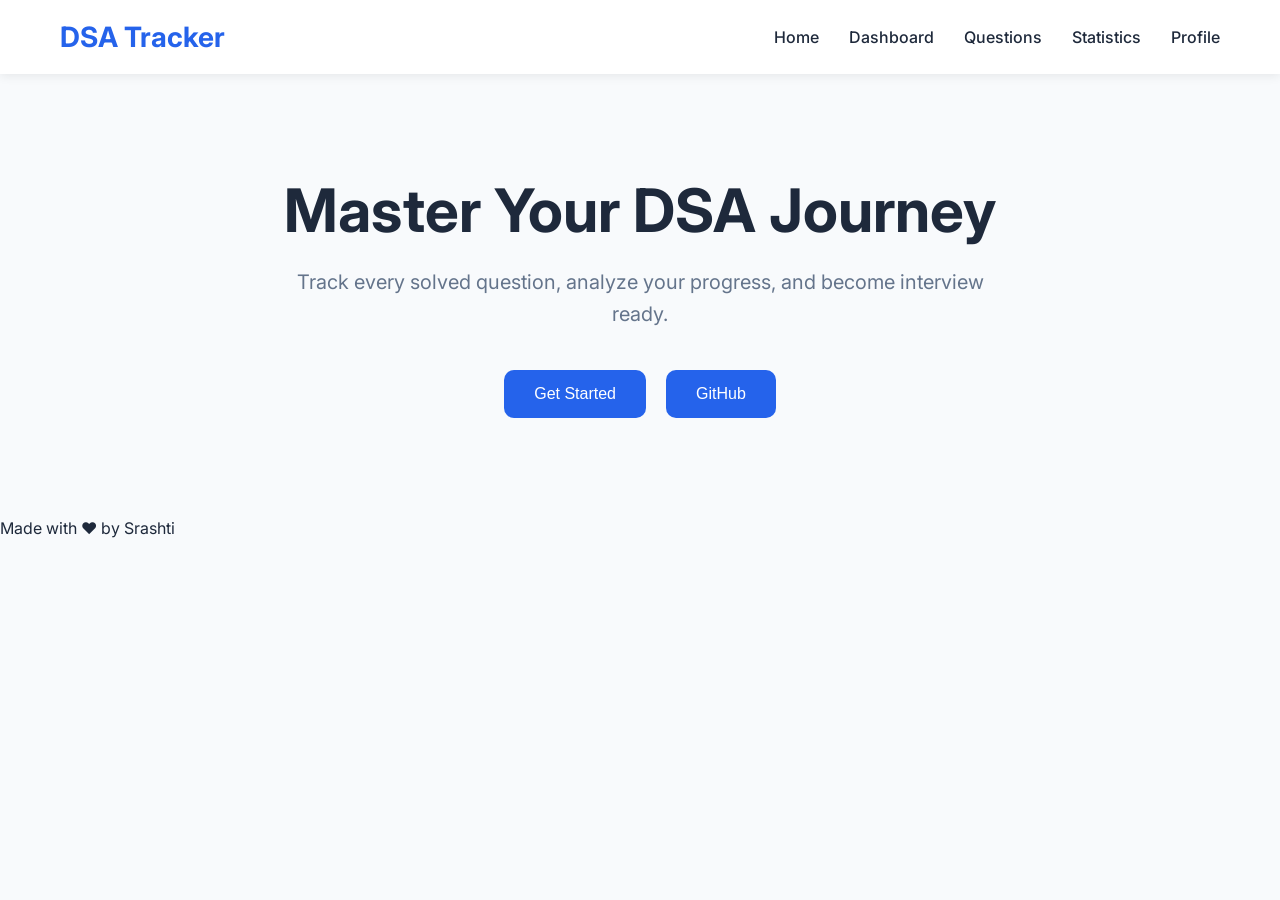
==== index.html @ 463bd6a8 "Create homepage layout with navigation and hero section" ====
<!DOCTYPE html>
<html lang="en">
<head>
    <meta charset="UTF-8">
    <meta name="viewport" content="width=device-width, initial-scale=1.0">

    <title>DSA Progress Tracker</title>

    <!-- Google Font -->
    <link rel="preconnect" href="https://fonts.googleapis.com">
    <link rel="preconnect" href="https://fonts.gstatic.com" crossorigin>
    <link href="https://fonts.googleapis.com/css2?family=Inter:wght@300;400;500;600;700&display=swap" rel="stylesheet">

    <!-- Font Awesome -->
    <link rel="stylesheet" href="https://cdnjs.cloudflare.com/ajax/libs/font-awesome/6.7.2/css/all.min.css">

    <!-- CSS -->
    <link rel="stylesheet" href="css/style.css">
</head>
<body>
 <header>
 <nav>
<div class="logo">
    DSA Tracker
</div>
<ul>

    <li><a href="#">Home</a></li>

    <li><a href="dashboard.html">Dashboard</a></li>

    <li><a href="questions.html">Questions</a></li>

    <li><a href="statistics.html">Statistics</a></li>

    <li><a href="profile.html">Profile</a></li>

</ul>
</nav>
</header>
<section class="hero">
<h1> Master Your DSA Journey</h1>
<p>
Track every solved question,
analyze your progress,
and become interview ready.
</p>
<div class="hero-buttons">

    <button>Get Started</button>

    <button>GitHub</button>

</div>
</section>
<section class="features"></section>
<footer>Made with ❤️ by Srashti</footer>
    
</body>
</html>
---- css/style.css ----
/* CSS Reset */

* {
    margin: 0;
    padding: 0;
    box-sizing: border-box;
}

/* Body */

body {
    font-family: 'Inter', sans-serif;
    background-color: #F8FAFC;
    color: #1E293B;
}
/* Header */

header {
    background-color: white;
    padding: 20px 60px;
    box-shadow: 0px 2px 10px rgba(0, 0, 0, 0.08);
}
/* Navigation */

nav {
    display: flex;
    justify-content: space-between;
    align-items: center;
}
/* Logo */

.logo {
    font-size: 28px;
    font-weight: 700;
    color: #2563EB;
    cursor: pointer;
}
/* Navigation Links */

nav ul {
    list-style: none;
    display: flex;
    gap: 30px;
}
nav ul li a {
    text-decoration: none;
    color: #1E293B;
    font-weight: 500;
    transition: 0.3s;
}
nav ul li a:hover {
    color: #2563EB;
}
/* Hero Section */

.hero {
    text-align: center;
    padding: 100px 20px;
}
.hero h1 {
    font-size: 60px;
    font-weight: 700;
    margin-bottom: 20px;
}
.hero p {
    font-size: 20px;
    color: #64748B;
    max-width: 700px;
    margin: auto;
    margin-bottom: 40px;
    line-height: 1.6;
}
.hero-buttons {
    display: flex;
    justify-content: center;
    gap: 20px;
}
.hero-buttons button {
    padding: 15px 30px;
    border: none;
    border-radius: 10px;
    background-color: #2563EB;
    color: white;
    font-size: 16px;
    cursor: pointer;
    transition: 0.3s;
}
.hero-buttons button:hover {
    transform: translateY(-3px);
    background-color: #1D4ED8;
}
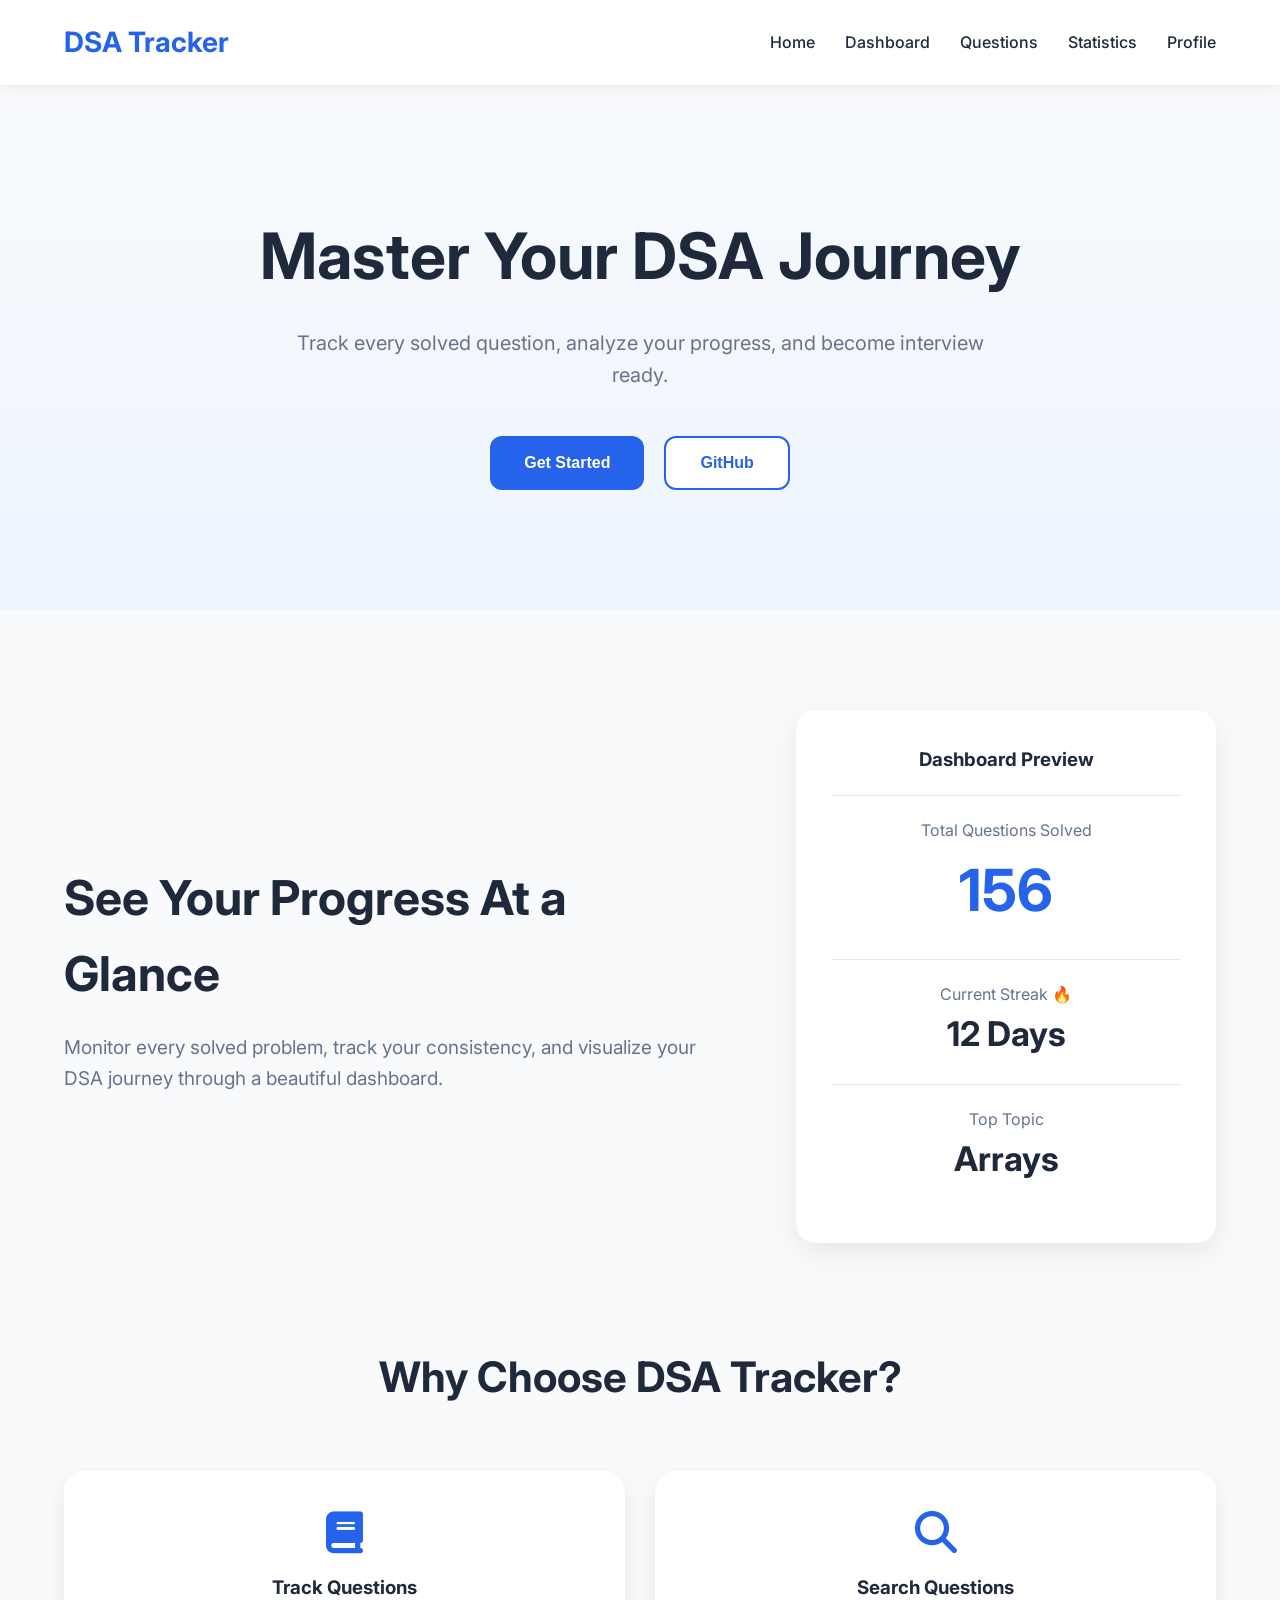
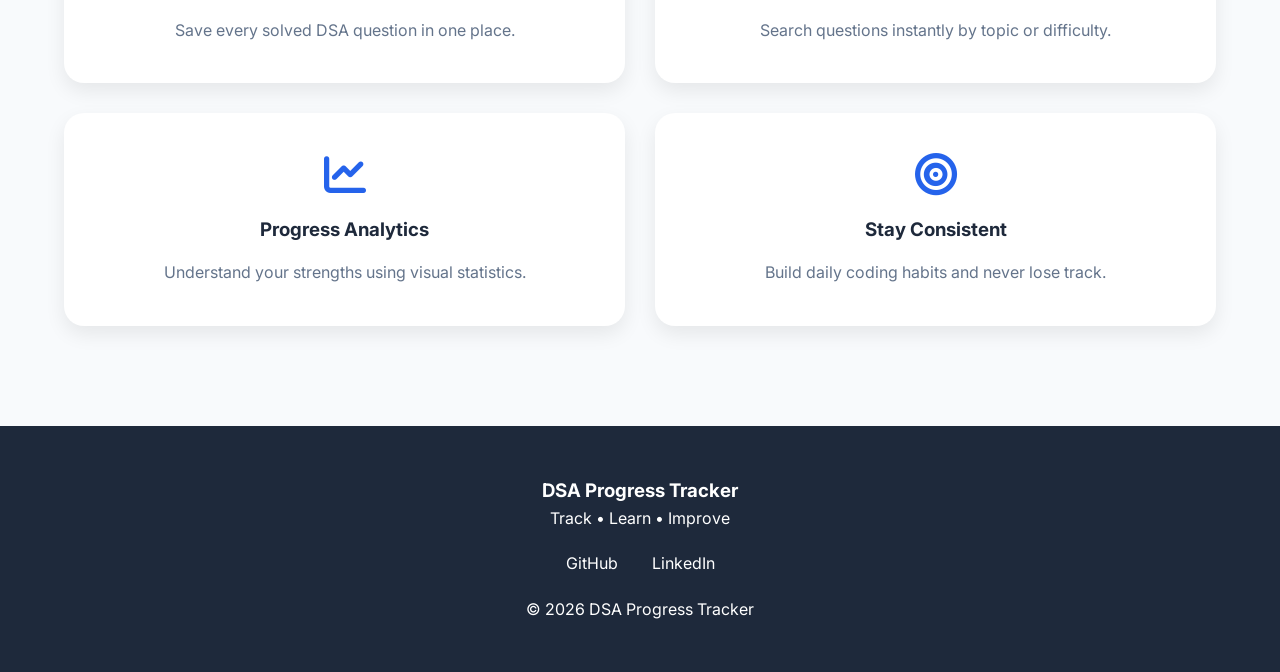
==== commit a6b9a125: "Build landing page UI with hero, dashboard preview, features, and footer" ====
--- a/index.html
+++ b/index.html
@@ -1,6 +1,8 @@
 <!DOCTYPE html>
 <html lang="en">
+
 <head>
+
     <meta charset="UTF-8">
     <meta name="viewport" content="width=device-width, initial-scale=1.0">
 
@@ -9,52 +11,297 @@
     <!-- Google Font -->
     <link rel="preconnect" href="https://fonts.googleapis.com">
     <link rel="preconnect" href="https://fonts.gstatic.com" crossorigin>
-    <link href="https://fonts.googleapis.com/css2?family=Inter:wght@300;400;500;600;700&display=swap" rel="stylesheet">
+
+    <link href="https://fonts.googleapis.com/css2?family=Inter:wght@300;400;500;600;700&display=swap"
+        rel="stylesheet">
 
     <!-- Font Awesome -->
-    <link rel="stylesheet" href="https://cdnjs.cloudflare.com/ajax/libs/font-awesome/6.7.2/css/all.min.css">
+
+    <link rel="stylesheet"
+        href="https://cdnjs.cloudflare.com/ajax/libs/font-awesome/6.7.2/css/all.min.css">
 
     <!-- CSS -->
+
     <link rel="stylesheet" href="css/style.css">
+
 </head>
+
 <body>
- <header>
- <nav>
-<div class="logo">
-    DSA Tracker
-</div>
-<ul>
-
-    <li><a href="#">Home</a></li>
-
-    <li><a href="dashboard.html">Dashboard</a></li>
-
-    <li><a href="questions.html">Questions</a></li>
-
-    <li><a href="statistics.html">Statistics</a></li>
-
-    <li><a href="profile.html">Profile</a></li>
-
-</ul>
-</nav>
-</header>
-<section class="hero">
-<h1> Master Your DSA Journey</h1>
-<p>
-Track every solved question,
-analyze your progress,
-and become interview ready.
-</p>
-<div class="hero-buttons">
-
-    <button>Get Started</button>
-
-    <button>GitHub</button>
-
-</div>
-</section>
-<section class="features"></section>
-<footer>Made with ❤️ by Srashti</footer>
-    
+
+    <!-- ================= NAVBAR ================= -->
+
+    <header>
+
+        <nav>
+
+            <div class="logo">
+                DSA Tracker
+            </div>
+
+            <ul>
+
+                <li><a href="#">Home</a></li>
+
+                <li><a href="#">Dashboard</a></li>
+
+                <li><a href="#">Questions</a></li>
+
+                <li><a href="#">Statistics</a></li>
+
+                <li><a href="#">Profile</a></li>
+
+            </ul>
+
+        </nav>
+
+    </header>
+
+
+
+
+
+    <!-- ================= HERO ================= -->
+
+    <section class="hero">
+
+        <h1>Master Your DSA Journey</h1>
+
+        <p>
+
+            Track every solved question, analyze your progress,
+            and become interview ready.
+
+        </p>
+
+        <div class="hero-buttons">
+
+            <button class="primary-btn">
+
+                Get Started
+
+            </button>
+
+            <button class="secondary-btn">
+
+                GitHub
+
+            </button>
+
+        </div>
+
+    </section>
+
+
+
+
+
+    <!-- ================= DASHBOARD PREVIEW ================= -->
+
+    <section class="dashboard-preview">
+
+        <div class="dashboard-content">
+
+            <h2>
+
+                See Your Progress At a Glance
+
+            </h2>
+
+            <p>
+
+                Monitor every solved problem, track your consistency,
+                and visualize your DSA journey through a beautiful dashboard.
+
+            </p>
+
+        </div>
+
+
+
+
+
+        <div class="dashboard-card">
+
+            <h3>
+
+                Dashboard Preview
+
+            </h3>
+
+            <hr>
+
+            <div class="dashboard-item">
+
+                <p>Total Questions Solved</p>
+
+                <h1>156</h1>
+
+            </div>
+
+            <hr>
+
+            <div class="dashboard-item">
+
+                <p>Current Streak 🔥</p>
+
+                <h2>12 Days</h2>
+
+            </div>
+
+            <hr>
+
+            <div class="dashboard-item">
+
+                <p>Top Topic</p>
+
+                <h2>Arrays</h2>
+
+            </div>
+
+        </div>
+
+    </section>
+
+
+
+
+
+    <!-- ================= FEATURES ================= -->
+
+    <section class="features">
+
+        <h2>
+
+            Why Choose DSA Tracker?
+
+        </h2>
+
+        <div class="feature-container">
+
+            <div class="feature-card">
+
+                <i class="fa-solid fa-book"></i>
+
+                <h3>
+
+                    Track Questions
+
+                </h3>
+
+                <p>
+
+                    Save every solved DSA question in one place.
+
+                </p>
+
+            </div>
+
+
+
+
+
+            <div class="feature-card">
+
+                <i class="fa-solid fa-magnifying-glass"></i>
+
+                <h3>
+
+                    Search Questions
+
+                </h3>
+
+                <p>
+
+                    Search questions instantly by topic or difficulty.
+
+                </p>
+
+            </div>
+
+
+
+
+
+            <div class="feature-card">
+
+                <i class="fa-solid fa-chart-line"></i>
+
+                <h3>
+
+                    Progress Analytics
+
+                </h3>
+
+                <p>
+
+                    Understand your strengths using visual statistics.
+
+                </p>
+
+            </div>
+
+
+
+
+
+            <div class="feature-card">
+
+                <i class="fa-solid fa-bullseye"></i>
+
+                <h3>
+
+                    Stay Consistent
+
+                </h3>
+
+                <p>
+
+                    Build daily coding habits and never lose track.
+
+                </p>
+
+            </div>
+
+        </div>
+
+    </section>
+
+
+
+
+
+    <!-- ================= FOOTER ================= -->
+
+    <footer>
+
+        <h3>
+
+            DSA Progress Tracker
+
+        </h3>
+
+        <p>
+
+            Track • Learn • Improve
+
+        </p>
+
+        <div class="footer-links">
+
+            <a href="#">GitHub</a>
+
+            <a href="#">LinkedIn</a>
+
+        </div>
+
+        <p>
+
+            © 2026 DSA Progress Tracker
+
+        </p>
+
+    </footer>
+
 </body>
+
 </html>
--- a/css/style.css
+++ b/css/style.css
@@ -1,91 +1,481 @@
-/* CSS Reset */
-
-* {
-    margin: 0;
-    padding: 0;
-    box-sizing: border-box;
-}
-
-/* Body */
-
-body {
-    font-family: 'Inter', sans-serif;
-    background-color: #F8FAFC;
-    color: #1E293B;
-}
-/* Header */
-
-header {
-    background-color: white;
-    padding: 20px 60px;
-    box-shadow: 0px 2px 10px rgba(0, 0, 0, 0.08);
-}
-/* Navigation */
-
-nav {
-    display: flex;
-    justify-content: space-between;
-    align-items: center;
-}
-/* Logo */
-
-.logo {
-    font-size: 28px;
-    font-weight: 700;
-    color: #2563EB;
-    cursor: pointer;
-}
-/* Navigation Links */
-
-nav ul {
-    list-style: none;
-    display: flex;
-    gap: 30px;
-}
-nav ul li a {
-    text-decoration: none;
-    color: #1E293B;
-    font-weight: 500;
-    transition: 0.3s;
-}
-nav ul li a:hover {
-    color: #2563EB;
-}
-/* Hero Section */
-
-.hero {
-    text-align: center;
-    padding: 100px 20px;
-}
-.hero h1 {
-    font-size: 60px;
-    font-weight: 700;
-    margin-bottom: 20px;
-}
-.hero p {
-    font-size: 20px;
-    color: #64748B;
-    max-width: 700px;
-    margin: auto;
-    margin-bottom: 40px;
-    line-height: 1.6;
-}
-.hero-buttons {
-    display: flex;
-    justify-content: center;
-    gap: 20px;
-}
-.hero-buttons button {
-    padding: 15px 30px;
-    border: none;
-    border-radius: 10px;
-    background-color: #2563EB;
-    color: white;
-    font-size: 16px;
-    cursor: pointer;
-    transition: 0.3s;
-}
-.hero-buttons button:hover {
-    transform: translateY(-3px);
-    background-color: #1D4ED8;
+/* =========================
+   RESET
+========================= */
+
+*{
+    margin:0;
+    padding:0;
+    box-sizing:border-box;
+}
+
+html{
+    scroll-behavior:smooth;
+}
+
+body{
+    font-family:'Inter',sans-serif;
+    background:#F8FAFC;
+    color:#1E293B;
+    line-height:1.6;
+}
+
+
+/* =========================
+   HEADER
+========================= */
+
+header{
+    width:100%;
+    background:white;
+    box-shadow:0 2px 12px rgba(0,0,0,.08);
+    position:sticky;
+    top:0;
+    z-index:100;
+}
+
+nav{
+    width:90%;
+    max-width:1200px;
+    margin:auto;
+
+    display:flex;
+    justify-content:space-between;
+    align-items:center;
+
+    padding:20px 0;
+}
+
+.logo{
+    font-size:28px;
+    font-weight:700;
+    color:#2563EB;
+    cursor:pointer;
+}
+
+nav ul{
+    list-style:none;
+    display:flex;
+    gap:30px;
+}
+
+nav ul li a{
+    text-decoration:none;
+    color:#1E293B;
+    font-weight:500;
+    transition:.3s;
+}
+
+nav ul li a:hover{
+    color:#2563EB;
+}
+
+
+/* =========================
+   HERO
+========================= */
+
+.hero{
+
+    background:linear-gradient(to bottom,#F8FAFC,#EEF5FF);
+
+    text-align:center;
+
+    padding:120px 20px;
+
+}
+
+.hero h1{
+
+    font-size:64px;
+
+    margin-bottom:20px;
+
+}
+
+.hero p{
+
+    width:700px;
+    max-width:90%;
+
+    margin:auto;
+
+    color:#64748B;
+
+    font-size:20px;
+
+    margin-bottom:45px;
+
+}
+
+.hero-buttons{
+
+    display:flex;
+
+    justify-content:center;
+
+    gap:20px;
+
+}
+
+.hero-buttons button{
+
+    padding:16px 34px;
+
+    border:none;
+
+    border-radius:12px;
+
+    cursor:pointer;
+
+    font-size:16px;
+
+    font-weight:600;
+
+    transition:.3s;
+
+}
+
+.primary-btn{
+
+    background:#2563EB;
+
+    color:white;
+
+}
+
+.primary-btn:hover{
+
+    background:#1D4ED8;
+
+    transform:translateY(-4px);
+
+}
+
+.secondary-btn{
+
+    background:white;
+
+    border:2px solid #2563EB !important;
+
+    color:#2563EB;
+
+}
+
+.secondary-btn:hover{
+
+    background:#2563EB;
+
+    color:white;
+
+    transform:translateY(-4px);
+
+}
+
+
+/* =========================
+   DASHBOARD
+========================= */
+
+.dashboard-preview{
+
+    width:90%;
+    max-width:1200px;
+
+    margin:100px auto;
+
+    display:flex;
+
+    justify-content:space-between;
+
+    align-items:center;
+
+    gap:70px;
+
+}
+
+.dashboard-content{
+
+    flex:1;
+
+}
+
+.dashboard-content h2{
+
+    font-size:48px;
+
+    margin-bottom:20px;
+
+}
+
+.dashboard-content p{
+
+    color:#64748B;
+
+    font-size:19px;
+
+}
+
+.dashboard-card{
+
+    width:420px;
+
+    background:white;
+
+    padding:35px;
+
+    border-radius:20px;
+
+    box-shadow:0 10px 30px rgba(0,0,0,.08);
+
+    transition:.3s;
+
+}
+
+.dashboard-card:hover{
+
+    transform:translateY(-10px);
+
+}
+
+.dashboard-card h3{
+
+    text-align:center;
+
+    margin-bottom:20px;
+
+}
+
+.dashboard-card hr{
+
+    border:none;
+
+    border-top:1px solid #E2E8F0;
+
+}
+
+.dashboard-item{
+
+    text-align:center;
+
+    padding:22px 0;
+
+}
+
+.dashboard-item p{
+
+    color:#64748B;
+
+}
+
+.dashboard-item h1{
+
+    color:#2563EB;
+
+    font-size:58px;
+
+}
+
+.dashboard-item h2{
+
+    font-size:34px;
+
+}
+
+
+/* =========================
+   FEATURES
+========================= */
+
+.features{
+
+    width:90%;
+
+    max-width:1200px;
+
+    margin:100px auto;
+
+    text-align:center;
+
+}
+
+.features h2{
+
+    font-size:42px;
+
+    margin-bottom:60px;
+
+}
+
+.feature-container{
+
+    display:grid;
+
+    grid-template-columns:repeat(2,1fr);
+
+    gap:30px;
+
+}
+
+.feature-card{
+
+    background:white;
+
+    padding:40px;
+
+    border-radius:20px;
+
+    box-shadow:0 8px 20px rgba(0,0,0,.08);
+
+    transition:.3s;
+
+}
+
+.feature-card:hover{
+
+    transform:translateY(-10px);
+
+}
+
+.feature-card i{
+
+    font-size:42px;
+
+    color:#2563EB;
+
+    margin-bottom:20px;
+
+}
+
+.feature-card h3{
+
+    margin-bottom:15px;
+
+}
+
+.feature-card p{
+
+    color:#64748B;
+
+}
+
+
+/* =========================
+   FOOTER
+========================= */
+
+footer{
+
+    background:#1E293B;
+
+    color:white;
+
+    text-align:center;
+
+    padding:50px 20px;
+
+    margin-top:100px;
+
+}
+
+.footer-links{
+
+    margin:20px 0;
+
+}
+
+.footer-links a{
+
+    color:white;
+
+    text-decoration:none;
+
+    margin:0 15px;
+
+    transition:.3s;
+
+}
+
+.footer-links a:hover{
+
+    color:#60A5FA;
+
+}
+
+
+/* =========================
+   RESPONSIVE
+========================= */
+
+@media(max-width:900px){
+
+    nav{
+
+        flex-direction:column;
+
+        gap:20px;
+
+    }
+
+    nav ul{
+
+        flex-wrap:wrap;
+
+        justify-content:center;
+
+    }
+
+    .hero h1{
+
+        font-size:46px;
+
+    }
+
+    .dashboard-preview{
+
+        flex-direction:column;
+
+        text-align:center;
+
+    }
+
+    .dashboard-card{
+
+        width:100%;
+
+    }
+
+    .feature-container{
+
+        grid-template-columns:1fr;
+
+    }
+
+}
+
+@media(max-width:600px){
+
+    .hero h1{
+
+        font-size:36px;
+
+    }
+
+    .hero-buttons{
+
+        flex-direction:column;
+
+    }
+
+    .hero-buttons button{
+
+        width:100%;
+
+    }
+
+    .dashboard-content h2{
+
+        font-size:36px;
+
+    }
+
 }
